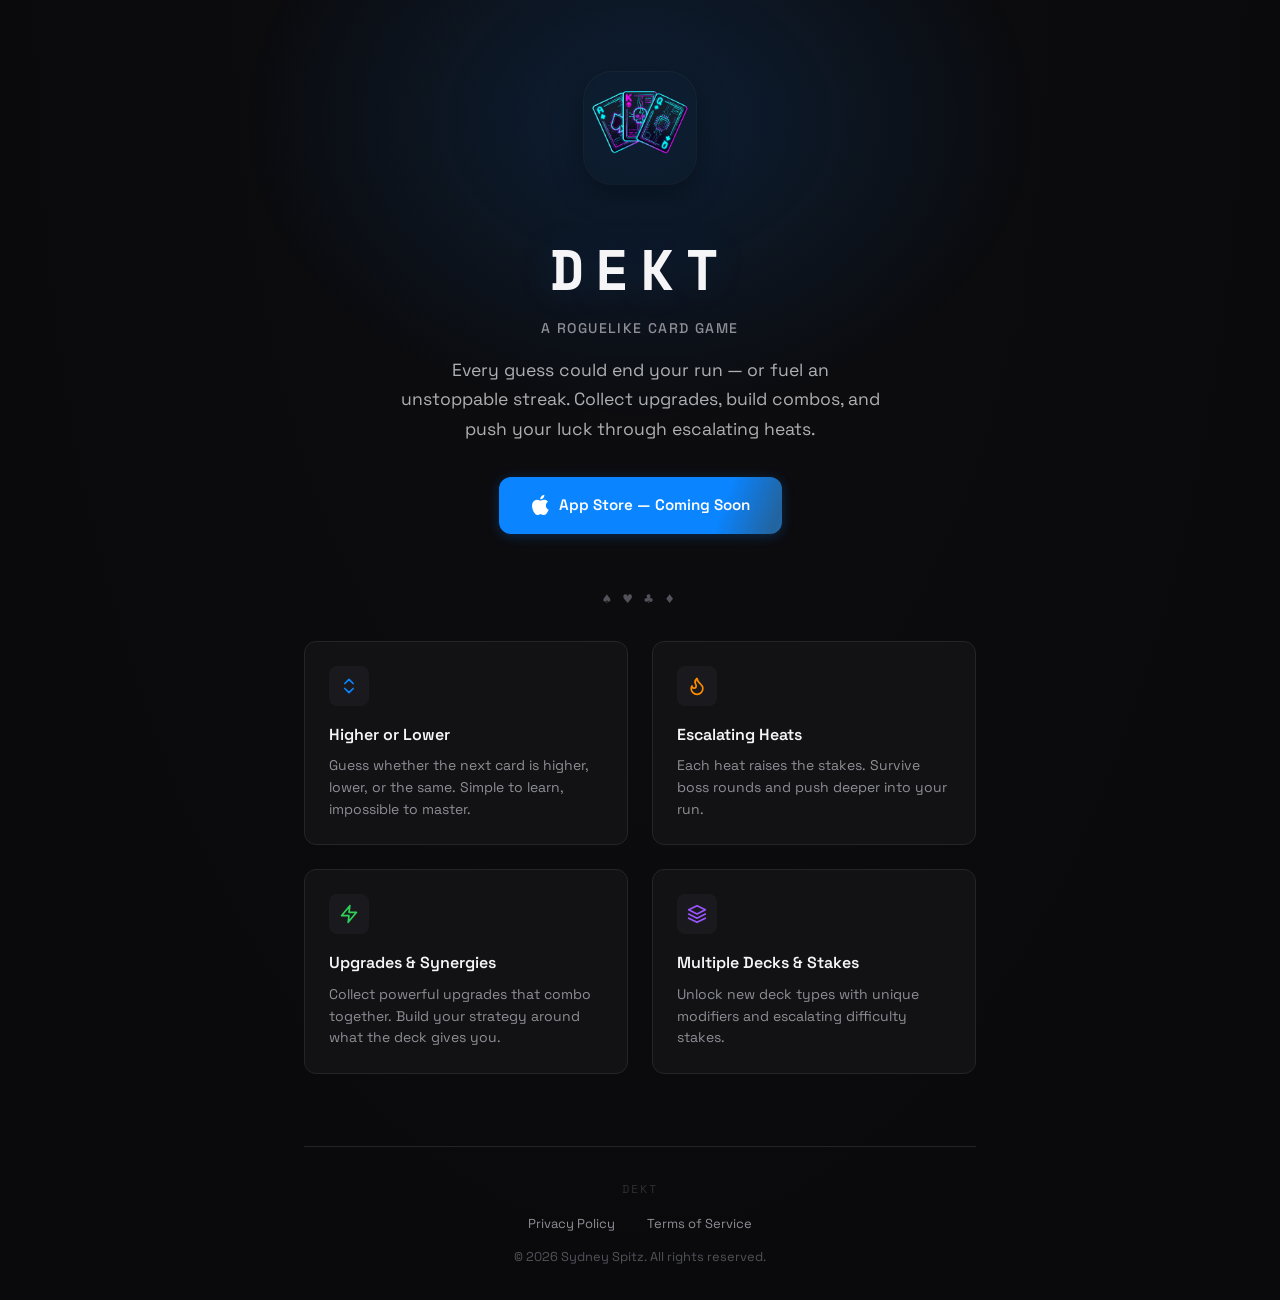
==== index.html @ c2a1874c "Polish: UX fixes, visual design system alignment, and premium touches UX fixes (from audit): - Fix d" ====
<!DOCTYPE html>
<html lang="en">
<head>
  <meta charset="UTF-8">
  <meta name="viewport" content="width=device-width, initial-scale=1.0">
  <title>DEKT — A Roguelike Card Game</title>
  <meta name="description" content="A roguelike card game where every guess counts. Draw cards, build streaks, and push your luck through escalating heats.">
  <meta property="og:title" content="DEKT — A Roguelike Card Game">
  <meta property="og:description" content="A roguelike card game where every guess counts. Draw cards, build streaks, and push your luck through escalating heats.">
  <meta property="og:type" content="website">
  <meta property="og:url" content="https://playdekt.com">
  <meta property="og:image" content="https://playdekt.com/icon.png">
  <meta name="theme-color" content="#0A0A0C">
  <link rel="icon" type="image/png" href="/icon.png">
  <link rel="apple-touch-icon" href="/icon.png">
  <link rel="stylesheet" href="style.css?v=4">
  <link rel="preconnect" href="https://fonts.googleapis.com">
  <link rel="preconnect" href="https://fonts.gstatic.com" crossorigin>
  <link href="https://fonts.googleapis.com/css2?family=Space+Grotesk:wght@400;500;600;700&family=Space+Mono:wght@400;700&display=swap" rel="stylesheet">
</head>
<body>
  <div class="hero-glow" aria-hidden="true"></div>

  <div class="container">
    <header class="hero">
      <img src="icon.png" alt="DEKT app icon" class="app-icon" width="112" height="112">
      <h1 class="logo">DEKT</h1>
      <p class="tagline">A Roguelike Card Game</p>
      <p class="description">Every guess could end your run — or fuel an unstoppable streak. Collect upgrades, build combos, and push your luck through escalating heats.</p>
      <div class="cta">
        <span class="btn btn-coming-soon" role="status">
          <span class="btn-icon">
            <svg width="18" height="22" viewBox="0 0 20 24" fill="currentColor" xmlns="http://www.w3.org/2000/svg">
              <path d="M16.47 12.57c-.03-2.84 2.32-4.21 2.42-4.27-1.32-1.93-3.37-2.19-4.1-2.22-1.74-.18-3.41 1.03-4.29 1.03-.89 0-2.26-1.01-3.72-.98-1.91.03-3.68 1.12-4.66 2.84-1.99 3.46-.51 8.58 1.43 11.38.95 1.37 2.08 2.91 3.56 2.85 1.43-.06 1.97-.92 3.7-.92 1.72 0 2.22.92 3.73.89 1.54-.03 2.52-1.4 3.46-2.78 1.09-1.59 1.54-3.13 1.56-3.21-.03-.01-3-1.15-3.03-4.57l-.06-.04zM13.64 4.15c.79-.96 1.32-2.29 1.17-3.62-1.13.05-2.5.76-3.31 1.71-.73.84-1.37 2.19-1.2 3.48 1.26.1 2.55-.64 3.34-1.57z"/>
            </svg>
          </span>
          App Store — Coming Soon
        </span>
      </div>
    </header>

    <div class="suit-divider" aria-hidden="true">♠ ♥ ♣ ♦</div>

    <section class="features">
      <div class="feature">
        <div class="feature-icon">
          <svg width="20" height="20" viewBox="0 0 24 24" fill="none" stroke="currentColor" stroke-width="2" stroke-linecap="round" stroke-linejoin="round">
            <path d="m7 15 5 5 5-5"/>
            <path d="m7 9 5-5 5 5"/>
          </svg>
        </div>
        <h3>Higher or Lower</h3>
        <p>Guess whether the next card is higher, lower, or the same. Simple to learn, impossible to master.</p>
      </div>
      <div class="feature">
        <div class="feature-icon">
          <svg width="20" height="20" viewBox="0 0 24 24" fill="none" stroke="currentColor" stroke-width="2" stroke-linecap="round" stroke-linejoin="round">
            <path d="M8.5 14.5A2.5 2.5 0 0 0 11 12c0-1.38-.5-2-1-3-1.072-2.143-.224-4.054 2-6 .5 2.5 2 4.9 4 6.5 2 1.6 3 3.5 3 5.5a7 7 0 1 1-14 0c0-1.153.433-2.294 1-3a2.5 2.5 0 0 0 2.5 2.5z"/>
          </svg>
        </div>
        <h3>Escalating Heats</h3>
        <p>Each heat raises the stakes. Survive boss rounds and push deeper into your run.</p>
      </div>
      <div class="feature">
        <div class="feature-icon">
          <svg width="20" height="20" viewBox="0 0 24 24" fill="none" stroke="currentColor" stroke-width="2" stroke-linecap="round" stroke-linejoin="round">
            <path d="M13 2 3 14h9l-1 8 10-12h-9l1-8z"/>
          </svg>
        </div>
        <h3>Upgrades &amp; Synergies</h3>
        <p>Collect powerful upgrades that combo together. Build your strategy around what the deck gives you.</p>
      </div>
      <div class="feature">
        <div class="feature-icon">
          <svg width="20" height="20" viewBox="0 0 24 24" fill="none" stroke="currentColor" stroke-width="2" stroke-linecap="round" stroke-linejoin="round">
            <polygon points="12 2 2 7 12 12 22 7"/>
            <polyline points="2 17 12 22 22 17"/>
            <polyline points="2 12 12 17 22 12"/>
          </svg>
        </div>
        <h3>Multiple Decks &amp; Stakes</h3>
        <p>Unlock new deck types with unique modifiers and escalating difficulty stakes.</p>
      </div>
    </section>

    <footer>
      <p class="footer-mark">DEKT</p>
      <nav class="footer-links">
        <a href="/privacy">Privacy Policy</a>
        <a href="/terms">Terms of Service</a>
      </nav>
      <p class="copyright">&copy; 2026 Sydney Spitz. All rights reserved.</p>
    </footer>
  </div>
</body>
</html>
---- style.css ----
/* ── Reset & Base ────────────────────────────────── */
*, *::before, *::after {
  margin: 0;
  padding: 0;
  box-sizing: border-box;
}

:root {
  /* Colors — aligned with DEKT design system */
  --bg:             #0A0A0C;
  --bg-surface:     #121214;
  --bg-elevated:    #1A1A1E;
  --text-primary:   #F5F5F7;
  --text-secondary: #8E8E96;
  --text-muted:     #52525A;
  --accent:         #0A84FF;
  --accent-hover:   #339FFF;
  --accent-glow:    rgba(10, 132, 255, 0.15);
  --border:         #252529;
  --border-hover:   #38383D;

  /* Typography */
  --font:      'Space Grotesk', system-ui, -apple-system, sans-serif;
  --font-mono: 'Space Mono', ui-monospace, monospace;

  /* Radii */
  --radius-sm:  8px;
  --radius:     12px;
  --radius-lg:  16px;
  --radius-xl:  20px;
}

html {
  font-size: 16px;
  -webkit-text-size-adjust: 100%;
}

body {
  font-family: var(--font);
  background: radial-gradient(ellipse at 50% 0%, #0E0E12 0%, var(--bg) 70%);
  color: var(--text-primary);
  line-height: 1.6;
  min-height: 100vh;
  -webkit-font-smoothing: antialiased;
  -moz-osx-font-smoothing: grayscale;
  overflow-x: hidden;
}

::selection {
  background: rgba(10, 132, 255, 0.3);
  color: var(--text-primary);
}

/* ── Layout ──────────────────────────────────────── */
.container {
  max-width: 720px;
  margin: 0 auto;
  padding: 0 24px;
}

/* ── Ambient Background ──────────────────────────── */
.hero-glow {
  position: fixed;
  top: -20%;
  left: 50%;
  transform: translateX(-50%);
  width: 800px;
  height: 600px;
  background: radial-gradient(ellipse, var(--accent-glow) 0%, transparent 70%);
  pointer-events: none;
  z-index: 0;
}

/* ── Hero ─────────────────────────────────────────── */
.hero {
  position: relative;
  z-index: 1;
  text-align: center;
  padding: 72px 0 48px;
}

.app-icon {
  width: 112px;
  height: 112px;
  border-radius: 25%;
  box-shadow:
    0 8px 32px rgba(0, 0, 0, 0.4),
    0 0 0 1px rgba(255, 255, 255, 0.06);
  margin-bottom: 32px;
  transition: transform 0.2s ease-out;
  animation: fadeUp 0.5s ease-out both;
}

.app-icon:hover {
  transform: scale(1.03);
}

.logo {
  font-family: var(--font-mono);
  font-size: 3.5rem;
  font-weight: 700;
  letter-spacing: 0.2em;
  color: var(--text-primary);
  text-shadow: 0 0 40px rgba(10, 132, 255, 0.15);
  margin-bottom: 4px;
  animation: fadeUp 0.5s ease-out 0.08s both;
}

.tagline {
  font-size: 0.875rem;
  color: var(--text-secondary);
  letter-spacing: 0.1em;
  text-transform: uppercase;
  font-weight: 500;
  margin-bottom: 16px;
  animation: fadeUp 0.5s ease-out 0.16s both;
}

.description {
  font-size: 1.1rem;
  color: rgba(245, 245, 247, 0.7);
  max-width: 480px;
  margin: 0 auto 32px;
  line-height: 1.7;
  animation: fadeUp 0.5s ease-out 0.24s both;
}

/* ── CTA Button ──────────────────────────────────── */
.cta {
  animation: fadeUp 0.5s ease-out 0.32s both;
}

.btn {
  display: inline-flex;
  align-items: center;
  gap: 10px;
  padding: 16px 32px;
  border-radius: var(--radius);
  font-family: var(--font);
  font-size: 0.95rem;
  font-weight: 600;
  text-decoration: none;
  transition: all 0.2s ease;
  cursor: pointer;
  border: none;
}

.btn-primary {
  background: var(--accent);
  color: #fff;
  box-shadow: 0 2px 12px rgba(10, 132, 255, 0.25);
}

.btn-primary:hover {
  background: var(--accent-hover);
  box-shadow: 0 4px 20px rgba(10, 132, 255, 0.35);
  transform: translateY(-1px);
}

.btn-coming-soon {
  background: linear-gradient(
    110deg,
    var(--accent) 0%,
    var(--accent) 40%,
    rgba(51, 159, 255, 0.6) 50%,
    var(--accent) 60%,
    var(--accent) 100%
  );
  background-size: 200% 100%;
  color: #fff;
  box-shadow: 0 2px 12px rgba(10, 132, 255, 0.25);
  cursor: default;
  animation: fadeUp 0.5s ease-out 0.32s both, shimmer 4s ease-in-out 1.5s infinite;
}

.btn:focus-visible {
  outline: 2px solid var(--accent);
  outline-offset: 2px;
}

.btn-icon {
  display: flex;
  align-items: center;
}

.suit-divider {
  display: flex;
  justify-content: center;
  gap: 24px;
  padding: 8px 0 0;
  font-size: 0.75rem;
  color: var(--text-muted);
  opacity: 0.4;
  letter-spacing: 0.3em;
  animation: fadeUp 0.5s ease-out 0.36s both;
}

/* ── Features ────────────────────────────────────── */
.features {
  position: relative;
  z-index: 1;
  display: grid;
  grid-template-columns: 1fr 1fr;
  gap: 24px;
  padding: 32px 0 72px;
}

.feature {
  background: var(--bg-surface);
  border: 1px solid var(--border);
  border-radius: var(--radius);
  padding: 24px;
  transition: border-color 0.25s ease, box-shadow 0.25s ease;
  animation: fadeUp 0.5s ease-out both;
}

.feature:nth-child(1) { animation-delay: 0.40s; }
.feature:nth-child(2) { animation-delay: 0.48s; }
.feature:nth-child(3) { animation-delay: 0.56s; }
.feature:nth-child(4) { animation-delay: 0.64s; }

.feature:hover {
  border-color: var(--border-hover);
  box-shadow: 0 4px 24px rgba(0, 0, 0, 0.2);
}

.feature-icon {
  width: 40px;
  height: 40px;
  min-width: 40px;
  min-height: 40px;
  display: flex;
  align-items: center;
  justify-content: center;
  background: var(--bg-elevated);
  border-radius: var(--radius-sm);
  margin-bottom: 16px;
  color: var(--accent);
  overflow: hidden;
}

.feature-icon svg {
  width: 20px;
  height: 20px;
  max-width: 20px;
  max-height: 20px;
  flex-shrink: 0;
}

.feature:nth-child(1) .feature-icon { color: var(--accent); }
.feature:nth-child(2) .feature-icon { color: #FF8C00; }
.feature:nth-child(3) .feature-icon { color: #30D158; }
.feature:nth-child(4) .feature-icon { color: #9A55FF; }

.feature h3 {
  font-size: 1rem;
  font-weight: 600;
  margin-bottom: 8px;
  color: var(--text-primary);
}

.feature p {
  font-size: 0.875rem;
  color: var(--text-secondary);
  line-height: 1.55;
}

/* ── Footer ──────────────────────────────────────── */
footer {
  position: relative;
  z-index: 1;
  border-top: 1px solid var(--border);
  padding: 32px 0;
  text-align: center;
  animation: fadeUp 0.5s ease-out 0.72s both;
}

.footer-links {
  display: flex;
  justify-content: center;
  gap: 32px;
  margin-bottom: 12px;
}

.footer-links a {
  color: var(--text-secondary);
  text-decoration: none;
  font-size: 0.8125rem;
  transition: color 0.2s ease;
}

.footer-links a:focus-visible {
  outline: 2px solid var(--accent);
  outline-offset: 2px;
}

.footer-links a:hover {
  color: var(--text-primary);
}

.footer-mark {
  font-family: var(--font-mono);
  font-size: 0.75rem;
  color: var(--text-muted);
  letter-spacing: 0.15em;
  margin-bottom: 16px;
  opacity: 0.5;
}

.copyright {
  font-size: 0.8rem;
  color: var(--text-muted);
}

/* ── Animations ──────────────────────────────────── */
@keyframes fadeUp {
  from {
    opacity: 0;
    transform: translateY(16px);
  }
  to {
    opacity: 1;
    transform: translateY(0);
  }
}

@keyframes shimmer {
  0% { background-position: -200% center; }
  100% { background-position: 200% center; }
}

/* ── Legal Pages ─────────────────────────────────── */
.legal {
  position: relative;
  z-index: 1;
  padding: 60px 0 80px;
}

.legal-header {
  margin-bottom: 40px;
}

.legal-header h1 {
  font-size: 1.75rem;
  font-weight: 700;
  margin-bottom: 8px;
}

.legal-header .effective-date {
  font-size: 0.875rem;
  color: var(--text-muted);
}

.legal-content h2 {
  font-size: 1.15rem;
  font-weight: 600;
  margin: 32px 0 12px;
  color: var(--text-primary);
}

.legal-content h3 {
  font-size: 1rem;
  font-weight: 600;
  margin: 24px 0 8px;
  color: var(--text-primary);
}

.legal-content p {
  color: var(--text-secondary);
  margin-bottom: 12px;
  line-height: 1.7;
}

.legal-content ul, .legal-content ol {
  color: var(--text-secondary);
  margin-bottom: 12px;
  padding-left: 24px;
  line-height: 1.7;
}

.legal-content li {
  margin-bottom: 6px;
}

.legal-content a {
  color: var(--accent);
  text-decoration: none;
}

.legal-content a:hover {
  text-decoration: underline;
}

.legal-content a:focus-visible {
  outline: 2px solid var(--accent);
  outline-offset: 2px;
}

.back-link {
  display: inline-flex;
  align-items: center;
  gap: 6px;
  color: var(--text-muted);
  text-decoration: none;
  font-size: 0.875rem;
  margin-bottom: 24px;
  transition: color 0.2s ease;
}

.back-link:hover {
  color: var(--accent);
}

.back-link:focus-visible {
  outline: 2px solid var(--accent);
  outline-offset: 2px;
}

/* ── 404 Page ────────────────────────────────────── */
.error-page {
  position: relative;
  z-index: 1;
  text-align: center;
  padding: 160px 0 80px;
}

.error-code {
  font-family: var(--font-mono);
  font-size: 5rem;
  font-weight: 700;
  letter-spacing: 0.1em;
  color: var(--text-muted);
  margin-bottom: 8px;
}

.error-message {
  font-size: 1.1rem;
  color: var(--text-secondary);
  margin-bottom: 32px;
}

/* ── Reduced Motion ─────────────────────────────── */
@media (prefers-reduced-motion: reduce) {
  *, *::before, *::after {
    animation-duration: 0.01ms !important;
    animation-iteration-count: 1 !important;
    transition-duration: 0.01ms !important;
  }
}

/* ── Responsive ──────────────────────────────────── */
@media (max-width: 768px) {
  .hero {
    padding: 64px 0 44px;
  }

  .logo {
    font-size: 3rem;
  }

  .app-icon {
    width: 96px;
    height: 96px;
  }
}

@media (max-width: 600px) {
  .hero {
    padding: 56px 0 40px;
  }

  .app-icon {
    width: 88px;
    height: 88px;
    margin-bottom: 24px;
  }

  .logo {
    font-size: 2.75rem;
  }

  .tagline {
    font-size: 0.85rem;
  }

  .description {
    font-size: 1rem;
  }

  .features {
    grid-template-columns: 1fr;
    gap: 12px;
    padding: 20px 0 56px;
  }

  .btn {
    padding: 14px 28px;
    font-size: 0.9rem;
  }

  .hero-glow {
    width: 500px;
    height: 400px;
  }

  .error-page {
    padding: 100px 0 60px;
  }

  .error-code {
    font-size: 3.5rem;
  }
}

@media (max-width: 380px) {
  .container {
    padding: 0 16px;
  }

  .logo {
    font-size: 2.25rem;
    letter-spacing: 0.15em;
  }

  .feature {
    padding: 20px 16px;
  }
}
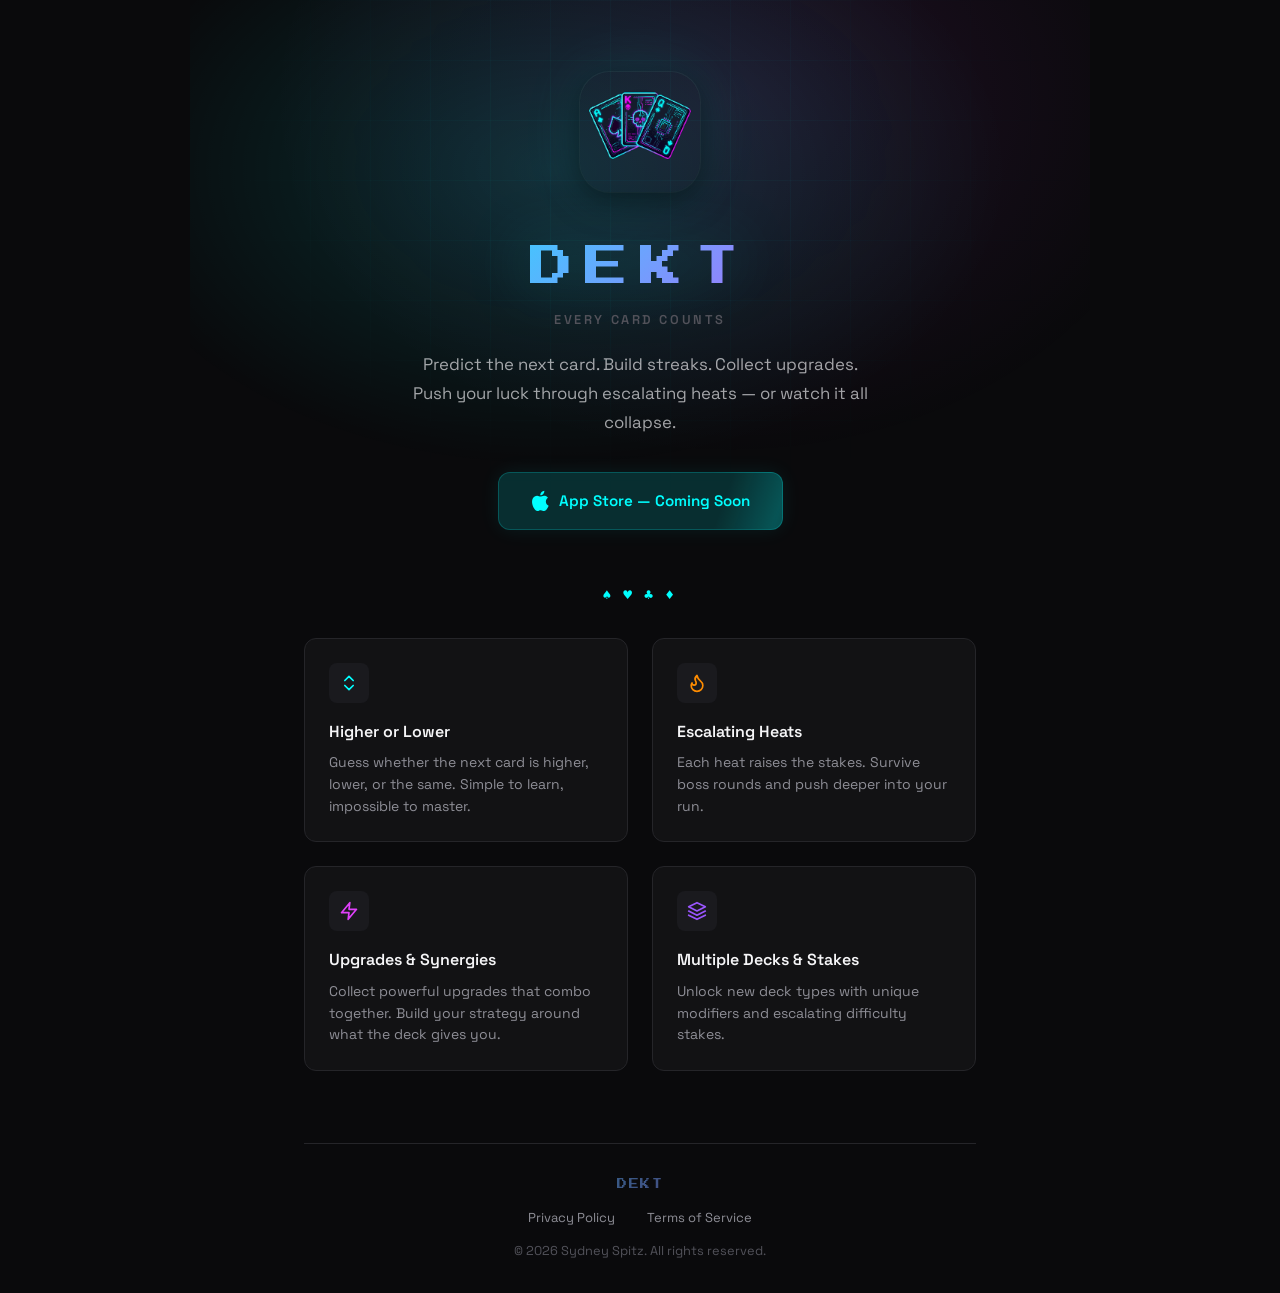
==== commit fba7d39c: "brand: align site with DEKT brand guide — new icon, cyan/magenta palette, pixel wordmark - Replace v" ====
--- a/index.html
+++ b/index.html
@@ -4,29 +4,29 @@
   <meta charset="UTF-8">
   <meta name="viewport" content="width=device-width, initial-scale=1.0">
   <title>DEKT — A Roguelike Card Game</title>
-  <meta name="description" content="A roguelike card game where every guess counts. Draw cards, build streaks, and push your luck through escalating heats.">
+  <meta name="description" content="A cyberpunk card prediction roguelike. Draw cards, build streaks, collect upgrades, and push your luck through escalating heats.">
   <meta property="og:title" content="DEKT — A Roguelike Card Game">
-  <meta property="og:description" content="A roguelike card game where every guess counts. Draw cards, build streaks, and push your luck through escalating heats.">
+  <meta property="og:description" content="A cyberpunk card prediction roguelike. Draw cards, build streaks, collect upgrades, and push your luck through escalating heats.">
   <meta property="og:type" content="website">
   <meta property="og:url" content="https://playdekt.com">
   <meta property="og:image" content="https://playdekt.com/icon.png">
   <meta name="theme-color" content="#0A0A0C">
   <link rel="icon" type="image/png" href="/icon.png">
   <link rel="apple-touch-icon" href="/icon.png">
-  <link rel="stylesheet" href="style.css?v=4">
+  <link rel="stylesheet" href="style.css?v=5">
   <link rel="preconnect" href="https://fonts.googleapis.com">
   <link rel="preconnect" href="https://fonts.gstatic.com" crossorigin>
-  <link href="https://fonts.googleapis.com/css2?family=Space+Grotesk:wght@400;500;600;700&family=Space+Mono:wght@400;700&display=swap" rel="stylesheet">
+  <link href="https://fonts.googleapis.com/css2?family=Press+Start+2P&family=Space+Grotesk:wght@400;500;600;700&display=swap" rel="stylesheet">
 </head>
 <body>
   <div class="hero-glow" aria-hidden="true"></div>
 
   <div class="container">
     <header class="hero">
-      <img src="icon.png" alt="DEKT app icon" class="app-icon" width="112" height="112">
+      <img src="icon.png" alt="DEKT app icon" class="app-icon" width="120" height="120">
       <h1 class="logo">DEKT</h1>
-      <p class="tagline">A Roguelike Card Game</p>
-      <p class="description">Every guess could end your run — or fuel an unstoppable streak. Collect upgrades, build combos, and push your luck through escalating heats.</p>
+      <p class="tagline">Every card counts</p>
+      <p class="description">Predict the next card. Build streaks. Collect upgrades. Push your luck through escalating heats — or watch it all collapse.</p>
       <div class="cta">
         <span class="btn btn-coming-soon" role="status">
           <span class="btn-icon">
--- a/style.css
+++ b/style.css
@@ -6,22 +6,25 @@
 }
 
 :root {
-  /* Colors — aligned with DEKT design system */
+  /* Colors — DEKT brand guide */
   --bg:             #0A0A0C;
   --bg-surface:     #121214;
   --bg-elevated:    #1A1A1E;
   --text-primary:   #F5F5F7;
   --text-secondary: #8E8E96;
   --text-muted:     #52525A;
+  --cyan:           #00FFFF;
+  --magenta:        #E040FB;
   --accent:         #0A84FF;
   --accent-hover:   #339FFF;
-  --accent-glow:    rgba(10, 132, 255, 0.15);
+  --cyan-glow:      rgba(0, 255, 255, 0.15);
+  --magenta-glow:   rgba(224, 64, 251, 0.1);
   --border:         #252529;
   --border-hover:   #38383D;
 
   /* Typography */
   --font:      'Space Grotesk', system-ui, -apple-system, sans-serif;
-  --font-mono: 'Space Mono', ui-monospace, monospace;
+  --font-pixel: 'Press Start 2P', monospace;
 
   /* Radii */
   --radius-sm:  8px;
@@ -37,7 +40,7 @@
 
 body {
   font-family: var(--font);
-  background: radial-gradient(ellipse at 50% 0%, #0E0E12 0%, var(--bg) 70%);
+  background: var(--bg);
   color: var(--text-primary);
   line-height: 1.6;
   min-height: 100vh;
@@ -47,7 +50,7 @@
 }
 
 ::selection {
-  background: rgba(10, 132, 255, 0.3);
+  background: rgba(0, 255, 255, 0.25);
   color: var(--text-primary);
 }
 
@@ -64,11 +67,27 @@
   top: -20%;
   left: 50%;
   transform: translateX(-50%);
-  width: 800px;
-  height: 600px;
-  background: radial-gradient(ellipse, var(--accent-glow) 0%, transparent 70%);
+  width: 900px;
+  height: 700px;
+  background:
+    radial-gradient(ellipse at 40% 50%, var(--cyan-glow) 0%, transparent 60%),
+    radial-gradient(ellipse at 60% 40%, var(--magenta-glow) 0%, transparent 60%);
   pointer-events: none;
   z-index: 0;
+  animation: glowPulse 8s ease-in-out infinite alternate;
+}
+
+/* Subtle grid overlay */
+.hero-glow::after {
+  content: '';
+  position: absolute;
+  inset: 0;
+  background-image:
+    linear-gradient(rgba(0, 255, 255, 0.03) 1px, transparent 1px),
+    linear-gradient(90deg, rgba(0, 255, 255, 0.03) 1px, transparent 1px);
+  background-size: 60px 60px;
+  mask-image: radial-gradient(ellipse at center, black 20%, transparent 70%);
+  -webkit-mask-image: radial-gradient(ellipse at center, black 20%, transparent 70%);
 }
 
 /* ── Hero ─────────────────────────────────────────── */
@@ -80,47 +99,57 @@
 }
 
 .app-icon {
-  width: 112px;
-  height: 112px;
+  width: 120px;
+  height: 120px;
   border-radius: 25%;
   box-shadow:
-    0 8px 32px rgba(0, 0, 0, 0.4),
-    0 0 0 1px rgba(255, 255, 255, 0.06);
+    0 8px 32px rgba(0, 0, 0, 0.5),
+    0 0 0 1px rgba(255, 255, 255, 0.06),
+    0 0 60px rgba(0, 255, 255, 0.12);
   margin-bottom: 32px;
-  transition: transform 0.2s ease-out;
+  transition: transform 0.3s ease-out, box-shadow 0.3s ease-out;
   animation: fadeUp 0.5s ease-out both;
 }
 
 .app-icon:hover {
-  transform: scale(1.03);
-}
-
+  transform: scale(1.05);
+  box-shadow:
+    0 12px 48px rgba(0, 0, 0, 0.6),
+    0 0 0 1px rgba(0, 255, 255, 0.15),
+    0 0 80px rgba(0, 255, 255, 0.2),
+    0 0 120px rgba(224, 64, 251, 0.08);
+}
+
+/* ── Logo (Press Start 2P wordmark) ──────────────── */
 .logo {
-  font-family: var(--font-mono);
-  font-size: 3.5rem;
-  font-weight: 700;
+  font-family: var(--font-pixel);
+  font-size: 2.75rem;
+  font-weight: 400;
+  letter-spacing: 0.25em;
+  background: linear-gradient(135deg, var(--cyan) 0%, var(--magenta) 100%);
+  -webkit-background-clip: text;
+  -webkit-text-fill-color: transparent;
+  background-clip: text;
+  filter: drop-shadow(0 0 30px rgba(0, 255, 255, 0.25));
+  margin-bottom: 8px;
+  animation: fadeUp 0.5s ease-out 0.08s both;
+}
+
+.tagline {
+  font-size: 0.8rem;
+  color: var(--text-muted);
   letter-spacing: 0.2em;
-  color: var(--text-primary);
-  text-shadow: 0 0 40px rgba(10, 132, 255, 0.15);
-  margin-bottom: 4px;
-  animation: fadeUp 0.5s ease-out 0.08s both;
-}
-
-.tagline {
-  font-size: 0.875rem;
-  color: var(--text-secondary);
-  letter-spacing: 0.1em;
   text-transform: uppercase;
-  font-weight: 500;
-  margin-bottom: 16px;
+  font-weight: 600;
+  margin-bottom: 20px;
   animation: fadeUp 0.5s ease-out 0.16s both;
 }
 
 .description {
-  font-size: 1.1rem;
-  color: rgba(245, 245, 247, 0.7);
-  max-width: 480px;
-  margin: 0 auto 32px;
+  font-size: 1.05rem;
+  color: rgba(245, 245, 247, 0.65);
+  max-width: 460px;
+  margin: 0 auto 36px;
   line-height: 1.7;
   animation: fadeUp 0.5s ease-out 0.24s both;
 }
@@ -160,21 +189,22 @@
 .btn-coming-soon {
   background: linear-gradient(
     110deg,
-    var(--accent) 0%,
-    var(--accent) 40%,
-    rgba(51, 159, 255, 0.6) 50%,
-    var(--accent) 60%,
-    var(--accent) 100%
+    rgba(0, 255, 255, 0.15) 0%,
+    rgba(0, 255, 255, 0.15) 40%,
+    rgba(0, 255, 255, 0.3) 50%,
+    rgba(0, 255, 255, 0.15) 60%,
+    rgba(0, 255, 255, 0.15) 100%
   );
   background-size: 200% 100%;
-  color: #fff;
-  box-shadow: 0 2px 12px rgba(10, 132, 255, 0.25);
+  color: var(--cyan);
+  border: 1px solid rgba(0, 255, 255, 0.2);
+  box-shadow: 0 0 20px rgba(0, 255, 255, 0.08);
   cursor: default;
   animation: fadeUp 0.5s ease-out 0.32s both, shimmer 4s ease-in-out 1.5s infinite;
 }
 
 .btn:focus-visible {
-  outline: 2px solid var(--accent);
+  outline: 2px solid var(--cyan);
   outline-offset: 2px;
 }
 
@@ -189,8 +219,8 @@
   gap: 24px;
   padding: 8px 0 0;
   font-size: 0.75rem;
-  color: var(--text-muted);
-  opacity: 0.4;
+  color: var(--cyan);
+  opacity: 0.25;
   letter-spacing: 0.3em;
   animation: fadeUp 0.5s ease-out 0.36s both;
 }
@@ -210,7 +240,7 @@
   border: 1px solid var(--border);
   border-radius: var(--radius);
   padding: 24px;
-  transition: border-color 0.25s ease, box-shadow 0.25s ease;
+  transition: border-color 0.3s ease, box-shadow 0.3s ease, transform 0.3s ease;
   animation: fadeUp 0.5s ease-out both;
 }
 
@@ -220,8 +250,9 @@
 .feature:nth-child(4) { animation-delay: 0.64s; }
 
 .feature:hover {
-  border-color: var(--border-hover);
-  box-shadow: 0 4px 24px rgba(0, 0, 0, 0.2);
+  border-color: rgba(0, 255, 255, 0.15);
+  box-shadow: 0 4px 24px rgba(0, 0, 0, 0.3), 0 0 30px rgba(0, 255, 255, 0.04);
+  transform: translateY(-2px);
 }
 
 .feature-icon {
@@ -235,7 +266,6 @@
   background: var(--bg-elevated);
   border-radius: var(--radius-sm);
   margin-bottom: 16px;
-  color: var(--accent);
   overflow: hidden;
 }
 
@@ -247,9 +277,9 @@
   flex-shrink: 0;
 }
 
-.feature:nth-child(1) .feature-icon { color: var(--accent); }
+.feature:nth-child(1) .feature-icon { color: var(--cyan); }
 .feature:nth-child(2) .feature-icon { color: #FF8C00; }
-.feature:nth-child(3) .feature-icon { color: #30D158; }
+.feature:nth-child(3) .feature-icon { color: var(--magenta); }
 .feature:nth-child(4) .feature-icon { color: #9A55FF; }
 
 .feature h3 {
@@ -290,7 +320,7 @@
 }
 
 .footer-links a:focus-visible {
-  outline: 2px solid var(--accent);
+  outline: 2px solid var(--cyan);
   outline-offset: 2px;
 }
 
@@ -299,11 +329,14 @@
 }
 
 .footer-mark {
-  font-family: var(--font-mono);
-  font-size: 0.75rem;
-  color: var(--text-muted);
+  font-family: var(--font-pixel);
+  font-size: 0.625rem;
   letter-spacing: 0.15em;
   margin-bottom: 16px;
+  background: linear-gradient(135deg, var(--cyan) 0%, var(--magenta) 100%);
+  -webkit-background-clip: text;
+  -webkit-text-fill-color: transparent;
+  background-clip: text;
   opacity: 0.5;
 }
 
@@ -329,6 +362,11 @@
   100% { background-position: 200% center; }
 }
 
+@keyframes glowPulse {
+  0% { opacity: 0.7; }
+  100% { opacity: 1; }
+}
+
 /* ── Legal Pages ─────────────────────────────────── */
 .legal {
   position: relative;
@@ -383,7 +421,7 @@
 }
 
 .legal-content a {
-  color: var(--accent);
+  color: var(--cyan);
   text-decoration: none;
 }
 
@@ -392,7 +430,7 @@
 }
 
 .legal-content a:focus-visible {
-  outline: 2px solid var(--accent);
+  outline: 2px solid var(--cyan);
   outline-offset: 2px;
 }
 
@@ -408,11 +446,11 @@
 }
 
 .back-link:hover {
-  color: var(--accent);
+  color: var(--cyan);
 }
 
 .back-link:focus-visible {
-  outline: 2px solid var(--accent);
+  outline: 2px solid var(--cyan);
   outline-offset: 2px;
 }
 
@@ -425,11 +463,15 @@
 }
 
 .error-code {
-  font-family: var(--font-mono);
-  font-size: 5rem;
-  font-weight: 700;
+  font-family: var(--font-pixel);
+  font-size: 4rem;
+  font-weight: 400;
   letter-spacing: 0.1em;
-  color: var(--text-muted);
+  background: linear-gradient(135deg, var(--cyan) 0%, var(--magenta) 100%);
+  -webkit-background-clip: text;
+  -webkit-text-fill-color: transparent;
+  background-clip: text;
+  filter: drop-shadow(0 0 20px rgba(0, 255, 255, 0.2));
   margin-bottom: 8px;
 }
 
@@ -439,15 +481,6 @@
   margin-bottom: 32px;
 }
 
-/* ── Reduced Motion ─────────────────────────────── */
-@media (prefers-reduced-motion: reduce) {
-  *, *::before, *::after {
-    animation-duration: 0.01ms !important;
-    animation-iteration-count: 1 !important;
-    transition-duration: 0.01ms !important;
-  }
-}
-
 /* ── Responsive ──────────────────────────────────── */
 @media (max-width: 768px) {
   .hero {
@@ -455,32 +488,32 @@
   }
 
   .logo {
-    font-size: 3rem;
+    font-size: 2.25rem;
+  }
+
+  .app-icon {
+    width: 104px;
+    height: 104px;
+  }
+}
+
+@media (max-width: 600px) {
+  .hero {
+    padding: 56px 0 40px;
   }
 
   .app-icon {
     width: 96px;
     height: 96px;
-  }
-}
-
-@media (max-width: 600px) {
-  .hero {
-    padding: 56px 0 40px;
-  }
-
-  .app-icon {
-    width: 88px;
-    height: 88px;
     margin-bottom: 24px;
   }
 
   .logo {
-    font-size: 2.75rem;
+    font-size: 2rem;
   }
 
   .tagline {
-    font-size: 0.85rem;
+    font-size: 0.75rem;
   }
 
   .description {
@@ -508,7 +541,7 @@
   }
 
   .error-code {
-    font-size: 3.5rem;
+    font-size: 3rem;
   }
 }
 
@@ -518,7 +551,7 @@
   }
 
   .logo {
-    font-size: 2.25rem;
+    font-size: 1.75rem;
     letter-spacing: 0.15em;
   }
 
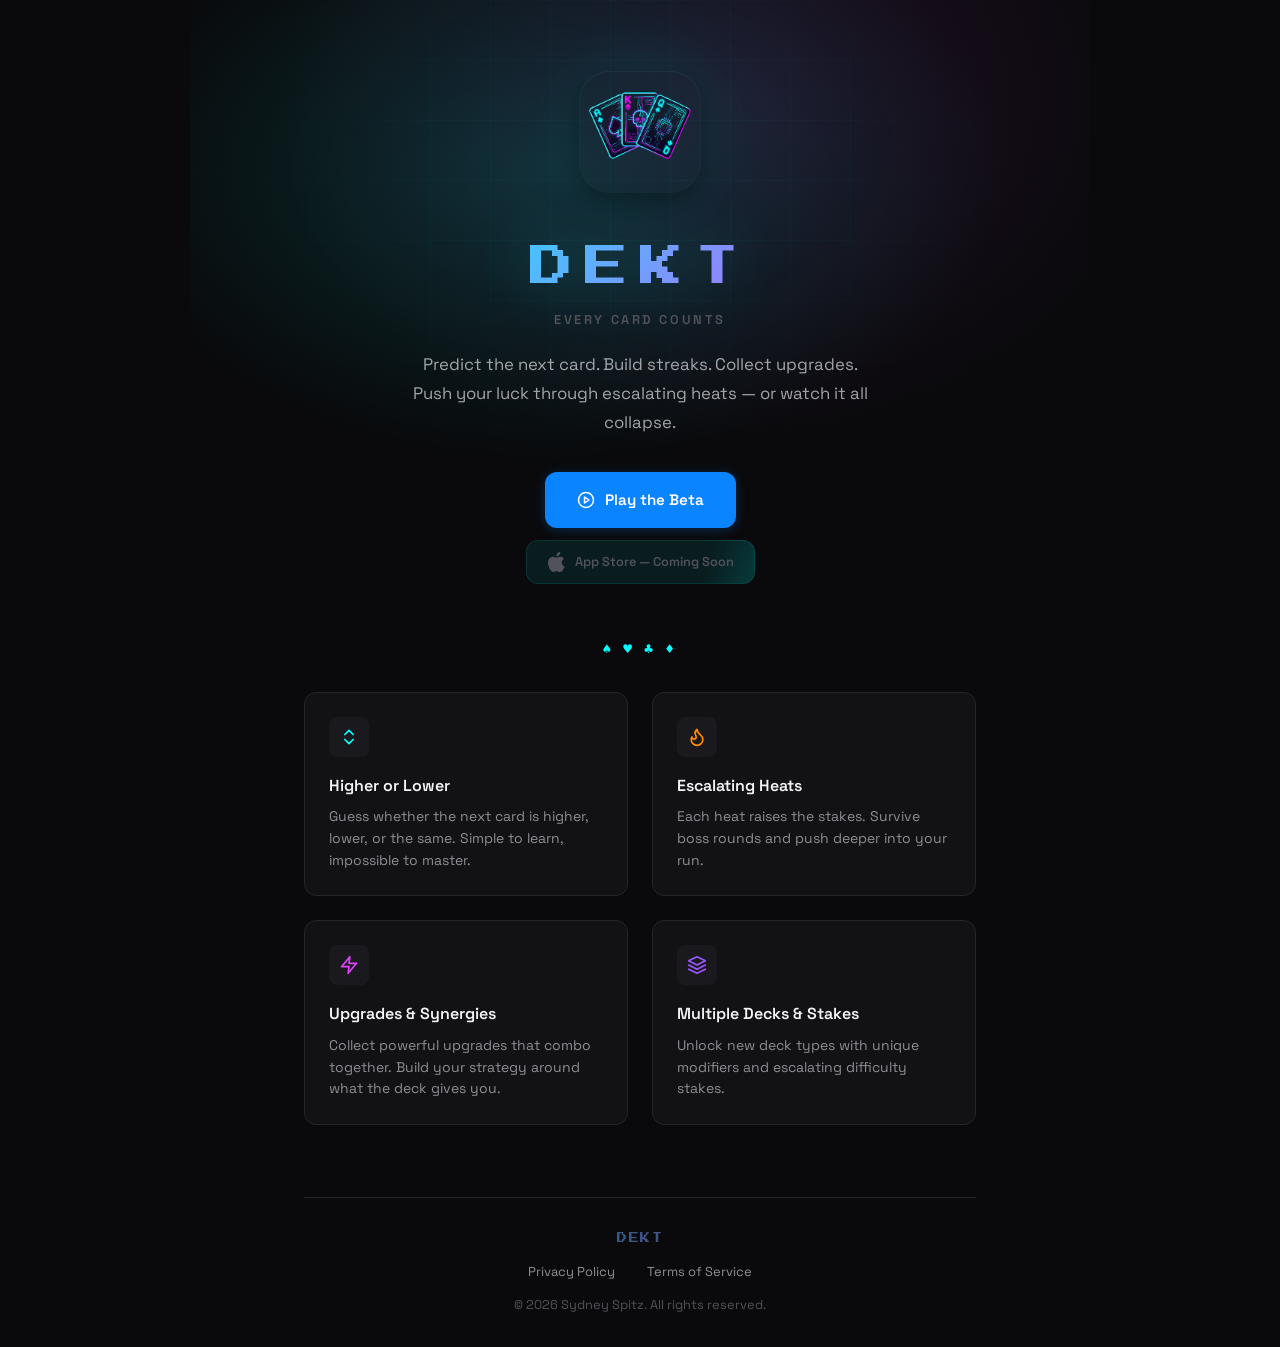
==== commit 562b6418: "add TestFlight beta button to landing page Co-Authored-By: Claude Opus 4.6 (1M context) <noreply@ant" ====
--- a/index.html
+++ b/index.html
@@ -28,6 +28,15 @@
       <p class="tagline">Every card counts</p>
       <p class="description">Predict the next card. Build streaks. Collect upgrades. Push your luck through escalating heats — or watch it all collapse.</p>
       <div class="cta">
+        <a href="https://testflight.apple.com/join/hnkQqm6F" class="btn btn-primary" target="_blank" rel="noopener">
+          <span class="btn-icon">
+            <svg width="18" height="18" viewBox="0 0 24 24" fill="none" stroke="currentColor" stroke-width="2" stroke-linecap="round" stroke-linejoin="round">
+              <circle cx="12" cy="12" r="10"/>
+              <polygon points="10 8 16 12 10 16 10 8"/>
+            </svg>
+          </span>
+          Play the Beta
+        </a>
         <span class="btn btn-coming-soon" role="status">
           <span class="btn-icon">
             <svg width="18" height="22" viewBox="0 0 20 24" fill="currentColor" xmlns="http://www.w3.org/2000/svg">
--- a/style.css
+++ b/style.css
@@ -156,6 +156,10 @@
 
 /* ── CTA Button ──────────────────────────────────── */
 .cta {
+  display: flex;
+  flex-direction: column;
+  align-items: center;
+  gap: 12px;
   animation: fadeUp 0.5s ease-out 0.32s both;
 }
 
@@ -189,18 +193,20 @@
 .btn-coming-soon {
   background: linear-gradient(
     110deg,
-    rgba(0, 255, 255, 0.15) 0%,
-    rgba(0, 255, 255, 0.15) 40%,
-    rgba(0, 255, 255, 0.3) 50%,
-    rgba(0, 255, 255, 0.15) 60%,
-    rgba(0, 255, 255, 0.15) 100%
+    rgba(0, 255, 255, 0.08) 0%,
+    rgba(0, 255, 255, 0.08) 40%,
+    rgba(0, 255, 255, 0.18) 50%,
+    rgba(0, 255, 255, 0.08) 60%,
+    rgba(0, 255, 255, 0.08) 100%
   );
   background-size: 200% 100%;
-  color: var(--cyan);
-  border: 1px solid rgba(0, 255, 255, 0.2);
-  box-shadow: 0 0 20px rgba(0, 255, 255, 0.08);
+  color: var(--text-muted);
+  border: 1px solid rgba(0, 255, 255, 0.1);
+  box-shadow: none;
   cursor: default;
-  animation: fadeUp 0.5s ease-out 0.32s both, shimmer 4s ease-in-out 1.5s infinite;
+  font-size: 0.8rem;
+  padding: 10px 20px;
+  animation: fadeUp 0.5s ease-out 0.4s both, shimmer 4s ease-in-out 1.5s infinite;
 }
 
 .btn:focus-visible {
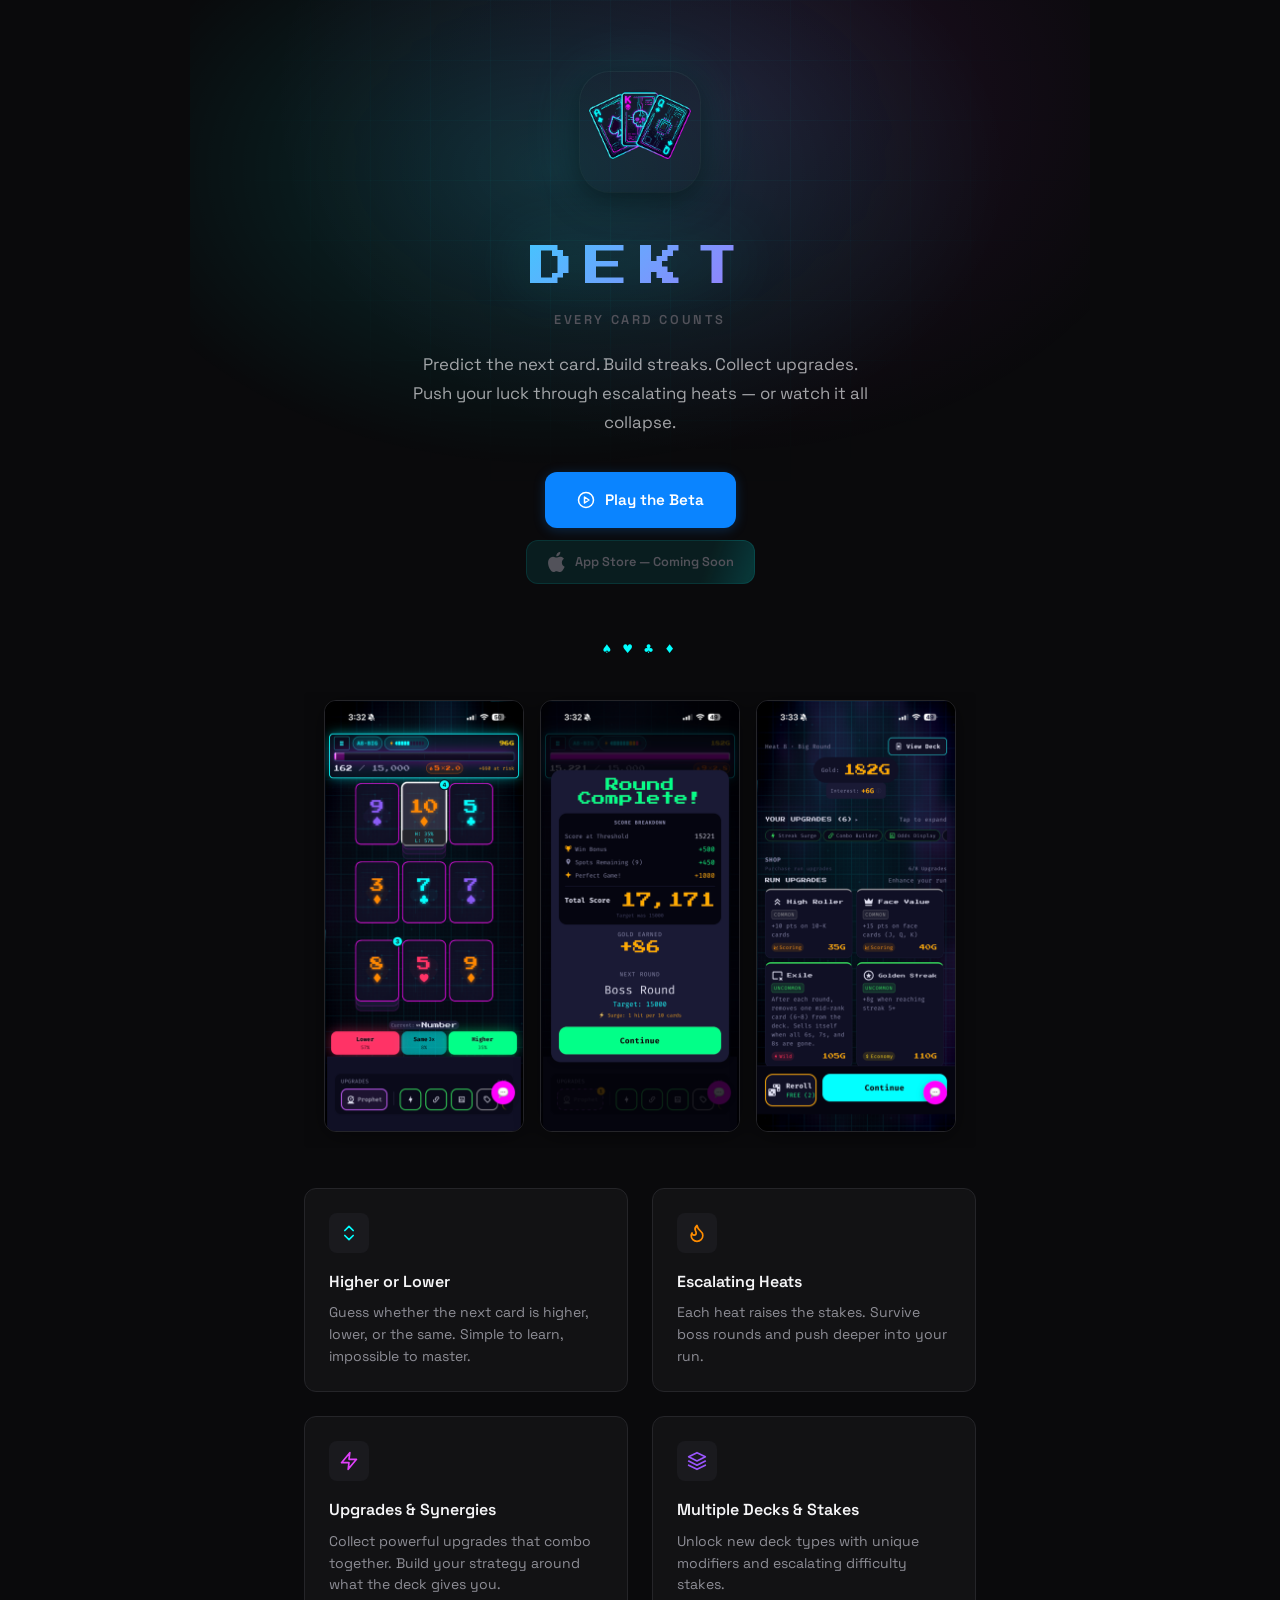
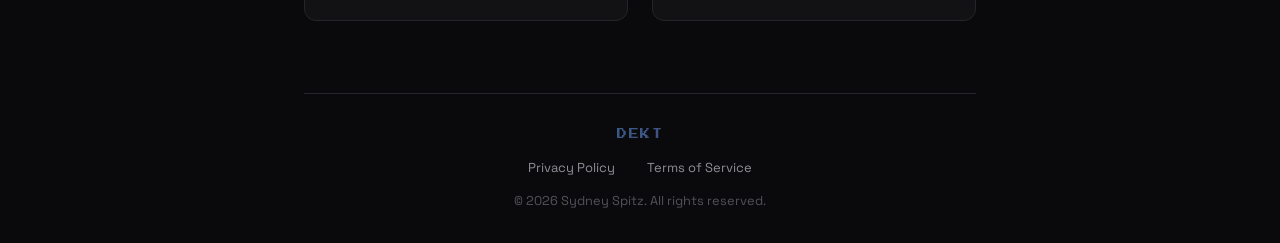
==== commit d05c4cff: "add screenshot gallery to landing page Co-Authored-By: Claude Opus 4.6 (1M context) <noreply@anthrop" ====
--- a/index.html
+++ b/index.html
@@ -49,6 +49,20 @@
     </header>
 
     <div class="suit-divider" aria-hidden="true">♠ ♥ ♣ ♦</div>
+
+    <section class="screenshots">
+      <div class="screenshots-scroll">
+        <div class="screenshot-frame">
+          <img src="screenshots/gameplay.png" alt="DEKT gameplay — 3x3 card grid with Higher/Lower/Same buttons" loading="lazy">
+        </div>
+        <div class="screenshot-frame">
+          <img src="screenshots/score.png" alt="DEKT round complete — score breakdown with bonuses" loading="lazy">
+        </div>
+        <div class="screenshot-frame">
+          <img src="screenshots/shop.png" alt="DEKT shop — browse and buy run upgrades" loading="lazy">
+        </div>
+      </div>
+    </section>
 
     <section class="features">
       <div class="feature">
--- a/style.css
+++ b/style.css
@@ -231,6 +231,51 @@
   animation: fadeUp 0.5s ease-out 0.36s both;
 }
 
+/* ── Screenshots ─────────────────────────────────── */
+.screenshots {
+  position: relative;
+  z-index: 1;
+  padding: 32px 0 8px;
+  animation: fadeUp 0.5s ease-out 0.38s both;
+}
+
+.screenshots-scroll {
+  display: flex;
+  justify-content: center;
+  gap: 16px;
+  overflow-x: auto;
+  scroll-snap-type: x mandatory;
+  -webkit-overflow-scrolling: touch;
+  padding: 8px 0 16px;
+  scrollbar-width: none;
+}
+
+.screenshots-scroll::-webkit-scrollbar {
+  display: none;
+}
+
+.screenshot-frame {
+  flex-shrink: 0;
+  scroll-snap-align: center;
+  width: 200px;
+  border-radius: var(--radius);
+  overflow: hidden;
+  border: 1px solid var(--border);
+  box-shadow: 0 4px 24px rgba(0, 0, 0, 0.4);
+  transition: border-color 0.3s ease, box-shadow 0.3s ease;
+}
+
+.screenshot-frame:hover {
+  border-color: rgba(0, 255, 255, 0.15);
+  box-shadow: 0 8px 32px rgba(0, 0, 0, 0.5), 0 0 30px rgba(0, 255, 255, 0.06);
+}
+
+.screenshot-frame img {
+  width: 100%;
+  height: auto;
+  display: block;
+}
+
 /* ── Features ────────────────────────────────────── */
 .features {
   position: relative;
@@ -537,6 +582,15 @@
     font-size: 0.9rem;
   }
 
+  .screenshots-scroll {
+    justify-content: flex-start;
+    padding: 8px 0 16px;
+  }
+
+  .screenshot-frame {
+    width: 180px;
+  }
+
   .hero-glow {
     width: 500px;
     height: 400px;
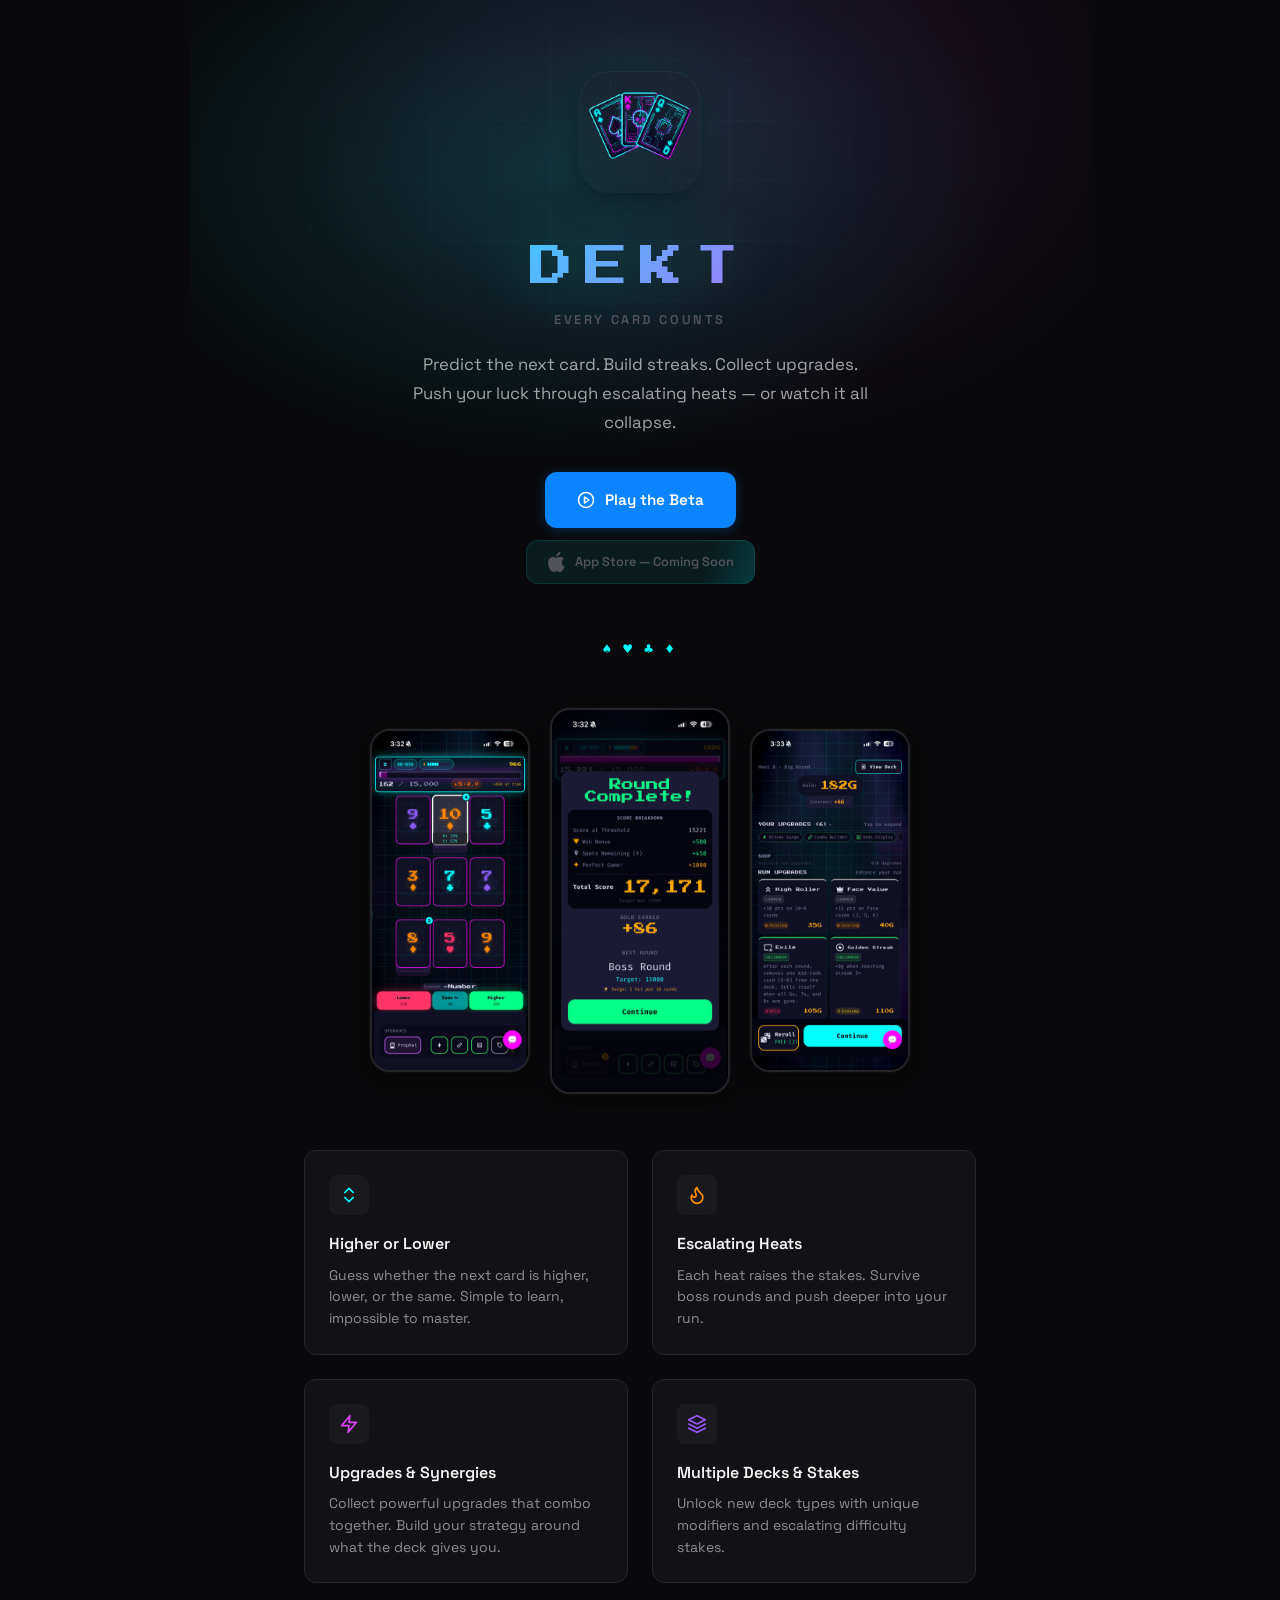
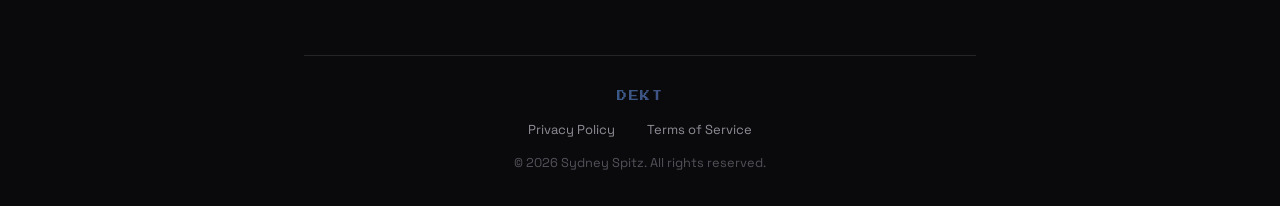
==== commit 63f90d33: "redesign screenshot gallery as phone-frame carousel Co-Authored-By: Claude Opus 4.6 (1M context) <no" ====
--- a/index.html
+++ b/index.html
@@ -13,7 +13,7 @@
   <meta name="theme-color" content="#0A0A0C">
   <link rel="icon" type="image/png" href="/icon.png">
   <link rel="apple-touch-icon" href="/icon.png">
-  <link rel="stylesheet" href="style.css?v=5">
+  <link rel="stylesheet" href="style.css?v=6">
   <link rel="preconnect" href="https://fonts.googleapis.com">
   <link rel="preconnect" href="https://fonts.gstatic.com" crossorigin>
   <link href="https://fonts.googleapis.com/css2?family=Press+Start+2P&family=Space+Grotesk:wght@400;500;600;700&display=swap" rel="stylesheet">
@@ -51,14 +51,14 @@
     <div class="suit-divider" aria-hidden="true">♠ ♥ ♣ ♦</div>
 
     <section class="screenshots">
-      <div class="screenshots-scroll">
-        <div class="screenshot-frame">
+      <div class="screenshots-track">
+        <div class="phone-frame">
           <img src="screenshots/gameplay.png" alt="DEKT gameplay — 3x3 card grid with Higher/Lower/Same buttons" loading="lazy">
         </div>
-        <div class="screenshot-frame">
+        <div class="phone-frame">
           <img src="screenshots/score.png" alt="DEKT round complete — score breakdown with bonuses" loading="lazy">
         </div>
-        <div class="screenshot-frame">
+        <div class="phone-frame">
           <img src="screenshots/shop.png" alt="DEKT shop — browse and buy run upgrades" loading="lazy">
         </div>
       </div>
--- a/style.css
+++ b/style.css
@@ -236,41 +236,54 @@
   position: relative;
   z-index: 1;
   padding: 32px 0 8px;
+  margin: 0 -24px;
   animation: fadeUp 0.5s ease-out 0.38s both;
 }
 
-.screenshots-scroll {
+.screenshots-track {
   display: flex;
   justify-content: center;
-  gap: 16px;
+  align-items: center;
+  gap: 20px;
   overflow-x: auto;
   scroll-snap-type: x mandatory;
   -webkit-overflow-scrolling: touch;
-  padding: 8px 0 16px;
+  padding: 16px 24px;
   scrollbar-width: none;
 }
 
-.screenshots-scroll::-webkit-scrollbar {
+.screenshots-track::-webkit-scrollbar {
   display: none;
 }
 
-.screenshot-frame {
+.phone-frame {
   flex-shrink: 0;
   scroll-snap-align: center;
-  width: 200px;
-  border-radius: var(--radius);
+  width: 160px;
+  border-radius: 20px;
   overflow: hidden;
-  border: 1px solid var(--border);
-  box-shadow: 0 4px 24px rgba(0, 0, 0, 0.4);
-  transition: border-color 0.3s ease, box-shadow 0.3s ease;
-}
-
-.screenshot-frame:hover {
-  border-color: rgba(0, 255, 255, 0.15);
-  box-shadow: 0 8px 32px rgba(0, 0, 0, 0.5), 0 0 30px rgba(0, 255, 255, 0.06);
-}
-
-.screenshot-frame img {
+  background: var(--bg-surface);
+  border: 2px solid var(--border);
+  box-shadow:
+    0 8px 32px rgba(0, 0, 0, 0.5),
+    0 0 0 1px rgba(255, 255, 255, 0.04);
+  transition: transform 0.3s ease, border-color 0.3s ease, box-shadow 0.3s ease;
+}
+
+.phone-frame:nth-child(2) {
+  width: 180px;
+  z-index: 1;
+}
+
+.phone-frame:hover {
+  transform: translateY(-4px);
+  border-color: rgba(0, 255, 255, 0.2);
+  box-shadow:
+    0 12px 40px rgba(0, 0, 0, 0.6),
+    0 0 40px rgba(0, 255, 255, 0.08);
+}
+
+.phone-frame img {
   width: 100%;
   height: auto;
   display: block;
@@ -582,13 +595,16 @@
     font-size: 0.9rem;
   }
 
-  .screenshots-scroll {
+  .screenshots-track {
     justify-content: flex-start;
-    padding: 8px 0 16px;
-  }
-
-  .screenshot-frame {
-    width: 180px;
+  }
+
+  .phone-frame {
+    width: 140px;
+  }
+
+  .phone-frame:nth-child(2) {
+    width: 140px;
   }
 
   .hero-glow {
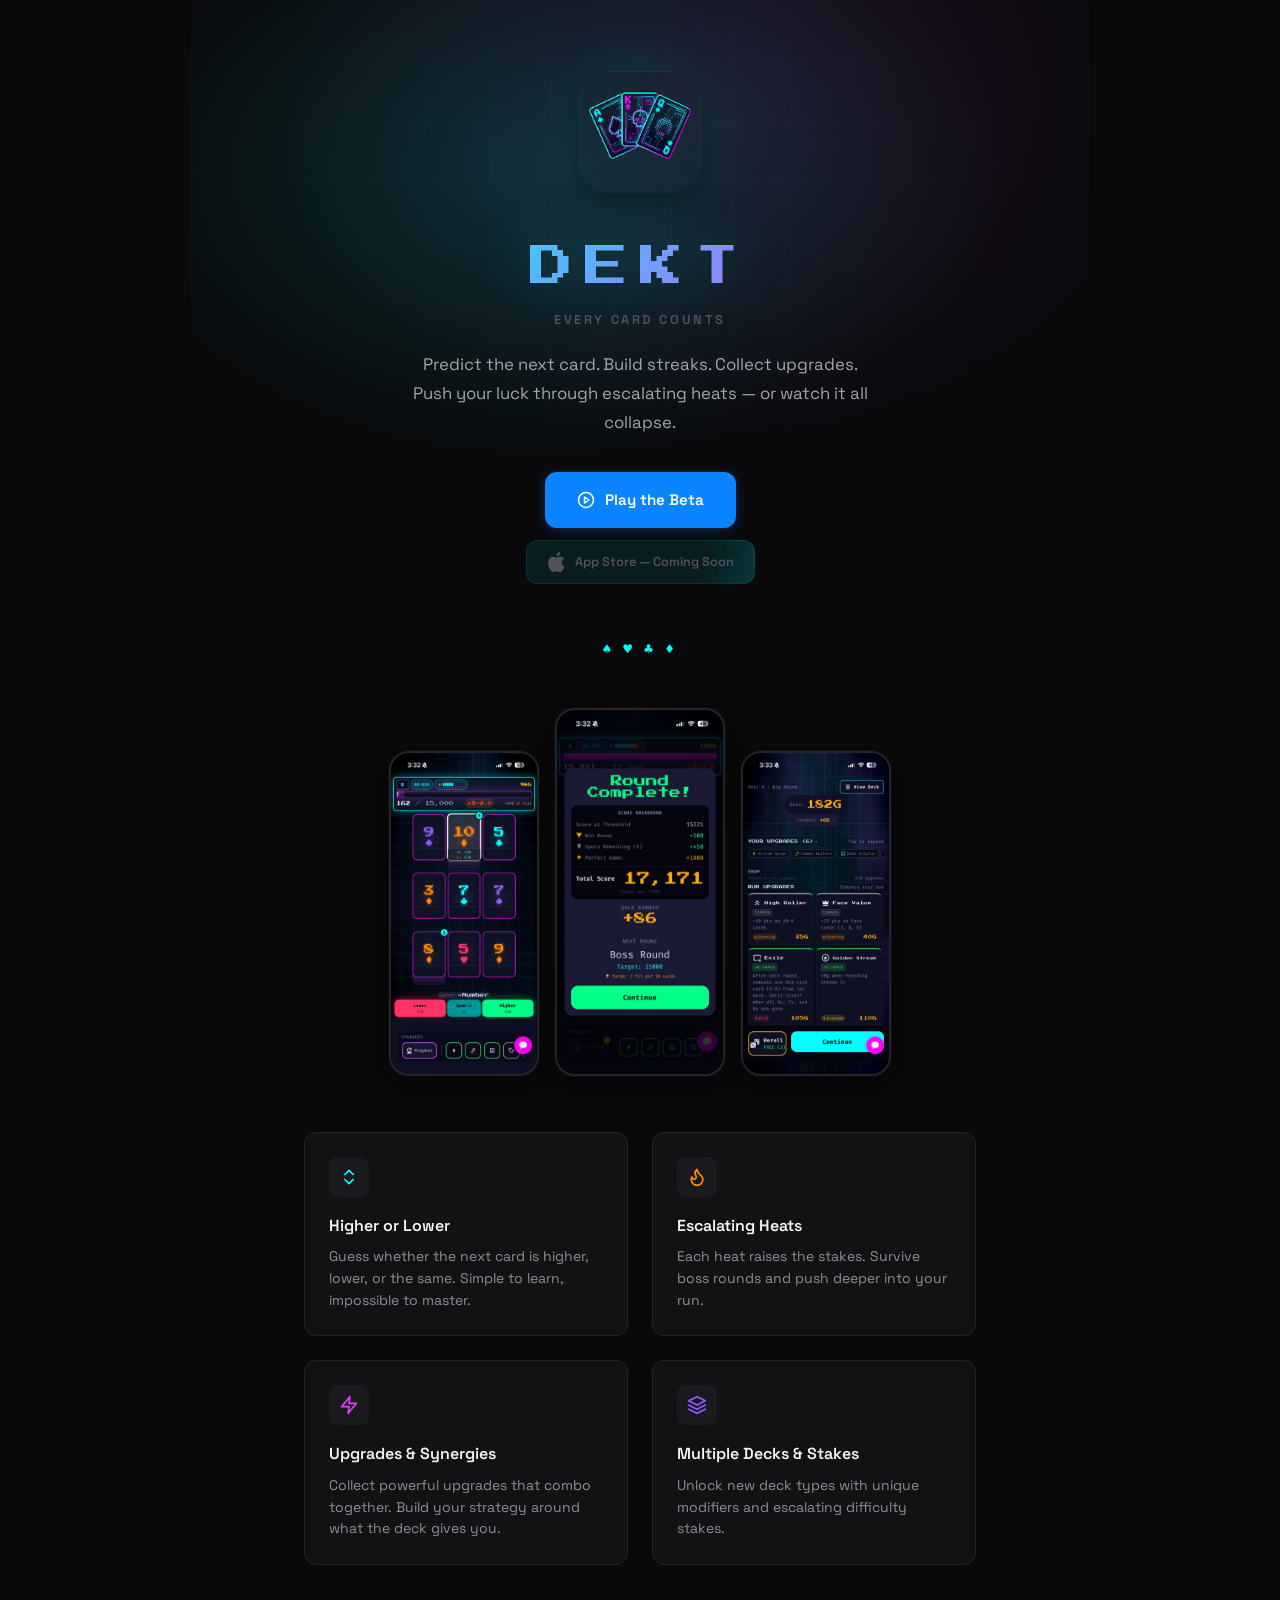
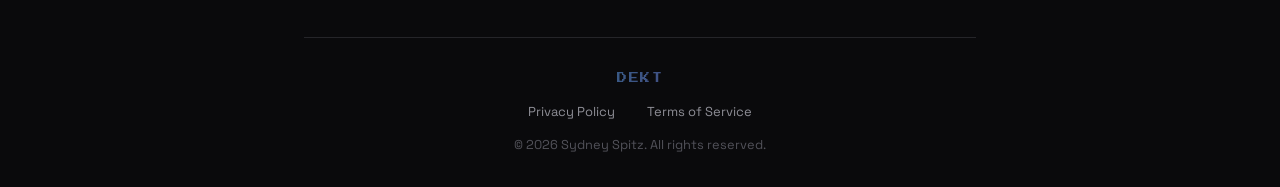
==== commit 1e6bba93: "add lightbox — click screenshots to view full size Co-Authored-By: Claude Opus 4.6 (1M context) <nor" ====
--- a/index.html
+++ b/index.html
@@ -115,5 +115,26 @@
       <p class="copyright">&copy; 2026 Sydney Spitz. All rights reserved.</p>
     </footer>
   </div>
+
+  <div class="lightbox" id="lightbox">
+    <img id="lightbox-img" alt="">
+  </div>
+
+  <script>
+    const lightbox = document.getElementById('lightbox');
+    const lightboxImg = document.getElementById('lightbox-img');
+
+    document.querySelectorAll('.phone-frame img').forEach(img => {
+      img.addEventListener('click', () => {
+        lightboxImg.src = img.src;
+        lightboxImg.alt = img.alt;
+        lightbox.classList.add('active');
+      });
+    });
+
+    lightbox.addEventListener('click', () => {
+      lightbox.classList.remove('active');
+    });
+  </script>
 </body>
 </html>
--- a/style.css
+++ b/style.css
@@ -236,30 +236,21 @@
   position: relative;
   z-index: 1;
   padding: 32px 0 8px;
-  margin: 0 -24px;
   animation: fadeUp 0.5s ease-out 0.38s both;
 }
 
 .screenshots-track {
   display: flex;
   justify-content: center;
-  align-items: center;
-  gap: 20px;
-  overflow-x: auto;
-  scroll-snap-type: x mandatory;
-  -webkit-overflow-scrolling: touch;
-  padding: 16px 24px;
-  scrollbar-width: none;
-}
-
-.screenshots-track::-webkit-scrollbar {
-  display: none;
+  align-items: flex-end;
+  gap: 16px;
+  padding: 16px 0;
 }
 
 .phone-frame {
   flex-shrink: 0;
-  scroll-snap-align: center;
-  width: 160px;
+  width: 150px;
+  height: 325px;
   border-radius: 20px;
   overflow: hidden;
   background: var(--bg-surface);
@@ -271,7 +262,8 @@
 }
 
 .phone-frame:nth-child(2) {
-  width: 180px;
+  width: 170px;
+  height: 368px;
   z-index: 1;
 }
 
@@ -285,8 +277,47 @@
 
 .phone-frame img {
   width: 100%;
-  height: auto;
+  height: 100%;
+  object-fit: cover;
+  object-position: top;
   display: block;
+  cursor: pointer;
+}
+
+/* ── Lightbox ────────────────────────────────────── */
+.lightbox {
+  position: fixed;
+  inset: 0;
+  z-index: 100;
+  background: rgba(0, 0, 0, 0.85);
+  backdrop-filter: blur(8px);
+  -webkit-backdrop-filter: blur(8px);
+  display: flex;
+  align-items: center;
+  justify-content: center;
+  cursor: pointer;
+  opacity: 0;
+  pointer-events: none;
+  transition: opacity 0.25s ease;
+}
+
+.lightbox.active {
+  opacity: 1;
+  pointer-events: auto;
+}
+
+.lightbox img {
+  max-height: 85vh;
+  max-width: 90vw;
+  width: auto;
+  border-radius: 16px;
+  box-shadow: 0 16px 64px rgba(0, 0, 0, 0.6);
+  transition: transform 0.25s ease;
+  transform: scale(0.9);
+}
+
+.lightbox.active img {
+  transform: scale(1);
 }
 
 /* ── Features ────────────────────────────────────── */
@@ -595,16 +626,14 @@
     font-size: 0.9rem;
   }
 
-  .screenshots-track {
-    justify-content: flex-start;
-  }
-
   .phone-frame {
-    width: 140px;
+    width: 110px;
+    height: 238px;
   }
 
   .phone-frame:nth-child(2) {
-    width: 140px;
+    width: 125px;
+    height: 271px;
   }
 
   .hero-glow {
